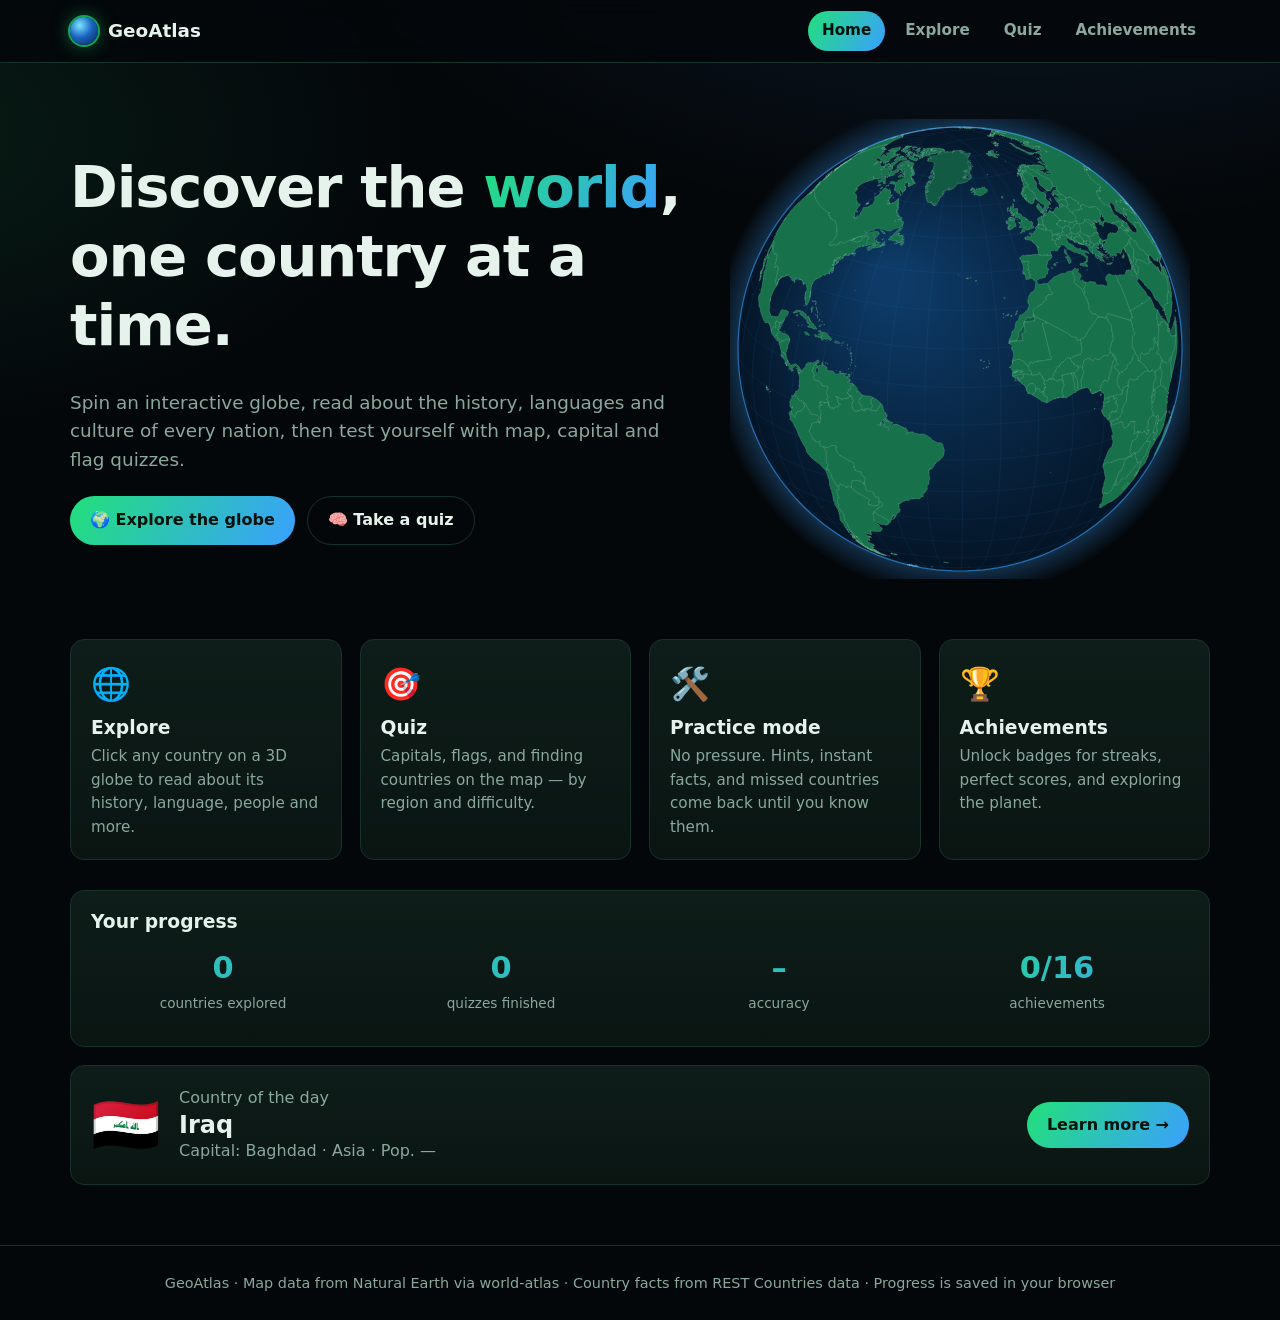
==== index.html @ 8900d145 "Add GeoAtlas geography website: globe explorer, quizzes, practice mode, achievements Co-Authored-By:" ====
<!doctype html>
<html lang="en"><head>
<meta charset="utf-8"><meta name="viewport" content="width=device-width,initial-scale=1">
<title>GeoAtlas – Explore the World</title>
<link rel="icon" href="data:image/svg+xml,%3Csvg xmlns=%27http://www.w3.org/2000/svg%27 viewBox=%270 0 32 32%27%3E%3Ccircle cx=%2716%27 cy=%2716%27 r=%2713%27 fill=%27%231b64c4%27 stroke=%27%2322e07a%27 stroke-width=%273%27/%3E%3C/svg%3E">
<link rel="stylesheet" href="css/style.css">
</head><body>
<main class="wrap">
  <section class="hero">
    <div>
      <h1>Discover the <span class="grad">world</span>, one country at a time.</h1>
      <p class="lead">Spin an interactive globe, read about the history, languages and culture of every nation, then test yourself with map, capital and flag quizzes.</p>
      <div class="cta"><a class="btn" href="explore.html">🌍 Explore the globe</a><a class="btn ghost" href="quiz.html">🧠 Take a quiz</a></div>
    </div>
    <div class="hero-globe"><canvas id="hero"></canvas></div>
  </section>

  <section class="tiles">
    <a class="card tile" href="explore.html"><div class="ico">🌐</div><h3>Explore</h3><p>Click any country on a 3D globe to read about its history, language, people and more.</p></a>
    <a class="card tile" href="quiz.html"><div class="ico">🎯</div><h3>Quiz</h3><p>Capitals, flags, and finding countries on the map — by region and difficulty.</p></a>
    <a class="card tile" href="quiz.html#practice"><div class="ico">🛠️</div><h3>Practice mode</h3><p>No pressure. Hints, instant facts, and missed countries come back until you know them.</p></a>
    <a class="card tile" href="achievements.html"><div class="ico">🏆</div><h3>Achievements</h3><p>Unlock badges for streaks, perfect scores, and exploring the planet.</p></a>
  </section>

  <section class="card">
    <h3>Your progress</h3>
    <div class="stats" id="stats"></div>
  </section>

  <section class="card daily" style="margin-top:18px" id="daily"></section>
</main>
<footer class="site-footer"></footer>
<script src="vendor/d3.min.js"></script><script src="vendor/topojson-client.min.js"></script>
<script src="data/world.js"></script><script src="data/countries.js"></script>
<script src="js/common.js"></script><script src="js/globe.js"></script>
<script>
GeoGlobe(document.getElementById('hero'), { spin: true, static: true });
const s = Geo.load();
const stat = (n, l) => `<div class="stat"><b class="grad">${n}</b><span>${l}</span></div>`;
document.getElementById('stats').innerHTML =
  stat(s.visited.length, 'countries explored') + stat(s.quizzes, 'quizzes finished') +
  stat(s.answered ? Math.round(100 * s.correct / s.answered) + '%' : '–', 'accuracy') +
  stat(Object.keys(s.ach).length + '/' + Geo.ACH.length, 'achievements');
// Country of the day (changes daily)
const list = COUNTRIES.filter(c => c.independent);
const d = Math.floor(Date.now() / 864e5), c = list[(d * 7919) % list.length];
document.getElementById('daily').innerHTML =
  `<div>${Geo.flagHTML(c, 56)}</div><div style="flex:1;min-width:200px"><div class="muted">Country of the day</div><h2 style="margin:0">${c.name}</h2>
   <div class="muted">Capital: ${c.capital || '–'} · ${c.region} · Pop. ${Geo.fmt(c.population)}</div></div>
   <a class="btn" href="explore.html?c=${c.code}">Learn more →</a>`;
</script>
</body></html>
---- css/style.css ----
:root{
  --bg:#04070a; --bg2:#08110f; --panel:#0a1512; --panel2:#0e1d19; --line:#173229;
  --green:#22e07a; --green-d:#13a655; --blue:#3aa0ff; --blue-d:#1b64c4; --ocean:#06182b;
  --text:#e6f2ec; --muted:#8aa89c; --bad:#ff5d6c; --gold:#ffd24a;
  --grad:linear-gradient(120deg,var(--green),var(--blue));
  --r:14px;
}
*{box-sizing:border-box}
html{scroll-behavior:smooth}
body{margin:0;background:radial-gradient(1200px 600px at 80% -10%,rgba(58,160,255,.12),transparent 60%),radial-gradient(900px 500px at -10% 10%,rgba(34,224,122,.10),transparent 60%),var(--bg);color:var(--text);font:16px/1.55 system-ui,-apple-system,"Segoe UI",Roboto,sans-serif;min-height:100vh}
a{color:var(--blue);text-decoration:none}a:hover{text-decoration:underline}
h1,h2,h3{line-height:1.2;margin:0 0 .5em}
.grad{background:var(--grad);-webkit-background-clip:text;background-clip:text;color:transparent}
.wrap{max-width:1180px;margin:0 auto;padding:0 20px}

/* header / menu */
.site-header{position:sticky;top:0;z-index:50;background:rgba(4,7,10,.82);backdrop-filter:blur(10px);border-bottom:1px solid var(--line)}
.site-header .wrap{display:flex;align-items:center;gap:18px;height:62px}
.brand{display:flex;align-items:center;gap:10px;font-weight:800;font-size:1.15rem;color:var(--text)}
.brand:hover{text-decoration:none}
.brand .logo{width:28px;height:28px;border-radius:50%;background:radial-gradient(circle at 35% 30%,#7be7ff,var(--blue-d) 45%,#062040);box-shadow:0 0 0 2px var(--green-d),0 0 18px rgba(34,224,122,.5)}
nav.menu{margin-left:auto;display:flex;gap:6px}
nav.menu a{color:var(--muted);padding:8px 14px;border-radius:999px;font-weight:600;font-size:.95rem}
nav.menu a:hover{color:var(--text);text-decoration:none;background:var(--panel2)}
nav.menu a.active{color:#03120a;background:var(--grad)}
.burger{display:none;margin-left:auto;background:none;border:1px solid var(--line);color:var(--text);border-radius:10px;padding:6px 10px;font-size:1.2rem;cursor:pointer}
@media(max-width:720px){
  .burger{display:block}
  nav.menu{display:none;position:absolute;top:62px;left:0;right:0;flex-direction:column;background:var(--bg2);border-bottom:1px solid var(--line);padding:10px 20px 16px}
  nav.menu.open{display:flex}
}

/* buttons / form bits */
.btn{display:inline-flex;align-items:center;gap:8px;border:0;cursor:pointer;font:inherit;font-weight:700;padding:11px 20px;border-radius:999px;color:#03120a;background:var(--grad);transition:transform .12s,box-shadow .12s}
.btn:hover{transform:translateY(-1px);box-shadow:0 6px 24px rgba(34,224,122,.28);text-decoration:none}
.btn.ghost{background:transparent;color:var(--text);border:1px solid var(--line)}
.btn.ghost:hover{border-color:var(--green);box-shadow:none}
.btn.small{padding:6px 12px;font-size:.85rem}
.btn:disabled{opacity:.5;cursor:not-allowed;transform:none}
.card{background:linear-gradient(180deg,var(--panel2),var(--panel));border:1px solid var(--line);border-radius:var(--r);padding:20px}
.chip{display:inline-block;background:var(--panel2);border:1px solid var(--line);color:var(--text);border-radius:999px;padding:3px 11px;font-size:.85rem;margin:2px 4px 2px 0;cursor:default}
button.chip{cursor:pointer;font:inherit;font-size:.85rem}button.chip:hover{border-color:var(--green)}
input[type=search],input[type=text]{width:100%;background:var(--panel);border:1px solid var(--line);color:var(--text);padding:11px 14px;border-radius:12px;font:inherit}
input:focus{outline:2px solid var(--blue);outline-offset:1px}
.muted{color:var(--muted)}
footer.site-footer{border-top:1px solid var(--line);margin-top:60px;padding:26px 0;color:var(--muted);font-size:.9rem;text-align:center}

/* home */
.hero{display:grid;grid-template-columns:1.1fr .9fr;gap:30px;align-items:center;padding:56px 0 30px}
.hero h1{font-size:clamp(2.2rem,5vw,3.6rem);letter-spacing:-.02em}
.hero p.lead{font-size:1.15rem;color:var(--muted);max-width:34em}
.hero .cta{display:flex;gap:12px;flex-wrap:wrap;margin-top:22px}
.hero-globe{aspect-ratio:1;max-width:460px;width:100%;margin:0 auto;position:relative}
.hero-globe canvas{width:100%;height:100%;display:block}
@media(max-width:820px){.hero{grid-template-columns:1fr;padding-top:30px}.hero-globe{max-width:320px;order:-1}}
.tiles{display:grid;grid-template-columns:repeat(auto-fit,minmax(240px,1fr));gap:18px;margin:30px 0}
.tile{display:block;color:var(--text);position:relative;overflow:hidden;transition:transform .15s,border-color .15s}
.tile:hover{transform:translateY(-4px);border-color:var(--green);text-decoration:none}
.tile .ico{font-size:2rem}
.tile h3{margin:.4em 0 .3em}.tile p{margin:0;color:var(--muted);font-size:.95rem}
.stats{display:grid;grid-template-columns:repeat(auto-fit,minmax(150px,1fr));gap:14px;margin:10px 0}
.stat{text-align:center}.stat b{display:block;font-size:1.9rem}.stat span{color:var(--muted);font-size:.85rem}
.daily{display:flex;gap:18px;align-items:center;flex-wrap:wrap}
.daily .flagbig{font-size:3rem;line-height:1}

/* flag images */
.flag{display:inline-block;border-radius:4px;box-shadow:0 0 0 1px rgba(255,255,255,.12);vertical-align:middle}
.flag-fallback{line-height:1}

/* explore */
.explore{display:grid;grid-template-columns:minmax(0,1fr) 400px;gap:0;height:calc(100vh - 62px)}
.stage{position:relative;background:radial-gradient(circle at 50% 50%,#071b30 0%,#03080f 70%);overflow:hidden}
.stage canvas{width:100%;height:100%;display:block;cursor:grab;touch-action:none}
.stage canvas:active{cursor:grabbing}
.stage .tools{position:absolute;left:16px;top:16px;width:min(300px,calc(100% - 32px));z-index:5}
.results{list-style:none;margin:6px 0 0;padding:0;background:var(--panel);border:1px solid var(--line);border-radius:12px;max-height:260px;overflow:auto}
.results li{padding:8px 14px;cursor:pointer;display:flex;gap:10px;align-items:center}
.results li:hover,.results li.sel{background:var(--panel2)}
.stage .zoom{position:absolute;right:16px;bottom:16px;display:flex;flex-direction:column;gap:8px}
.stage .zoom button{width:40px;height:40px;border-radius:50%;border:1px solid var(--line);background:var(--panel);color:var(--text);font-size:1.2rem;cursor:pointer}
.stage .zoom button:hover{border-color:var(--green)}
.stage .hint{position:absolute;left:16px;bottom:16px;color:var(--muted);font-size:.85rem;pointer-events:none}
.tip{position:absolute;pointer-events:none;background:rgba(4,7,10,.92);border:1px solid var(--green-d);border-radius:8px;padding:4px 10px;font-size:.85rem;transform:translate(12px,12px);white-space:nowrap;z-index:6}
.side{background:var(--bg2);border-left:1px solid var(--line);overflow:auto;padding:22px}
.side .empty{color:var(--muted);text-align:center;margin-top:20vh}
.side h2{font-size:1.7rem;margin:.2em 0 0}
.side .official{color:var(--muted);font-size:.9rem;margin-bottom:12px}
.tabs{display:flex;gap:4px;border-bottom:1px solid var(--line);margin:16px 0 14px;overflow:auto}
.tabs button{background:none;border:0;border-bottom:2px solid transparent;color:var(--muted);font:inherit;font-weight:600;padding:8px 12px;cursor:pointer;white-space:nowrap}
.tabs button.on{color:var(--green);border-color:var(--green)}
.kv{display:grid;grid-template-columns:110px 1fr;gap:8px 12px;margin:0}
.kv dt{color:var(--muted)}.kv dd{margin:0}
.side p{margin:0 0 12px}
.badge-src{font-size:.8rem;color:var(--muted)}
@media(max-width:900px){
  .explore{grid-template-columns:1fr;grid-template-rows:56vh auto;height:auto}
  .side{border-left:0;border-top:1px solid var(--line);min-height:40vh}
  .side .empty{margin-top:30px}
}

/* quiz */
.page-title{padding:34px 0 8px}.page-title h1{font-size:clamp(1.8rem,4vw,2.6rem)}
.setup{display:grid;gap:22px}
.opt-group h3{font-size:.8rem;text-transform:uppercase;letter-spacing:.1em;color:var(--muted);margin-bottom:10px}
.opts{display:flex;flex-wrap:wrap;gap:10px}
.opt{border:1px solid var(--line);background:var(--panel);color:var(--text);border-radius:12px;padding:10px 16px;cursor:pointer;font:inherit;text-align:left}
.opt small{display:block;color:var(--muted);font-size:.78rem}
.opt:hover{border-color:var(--blue)}
.opt.on{border-color:var(--green);background:linear-gradient(180deg,rgba(34,224,122,.14),rgba(58,160,255,.08))}
.hud{display:flex;gap:18px;align-items:center;flex-wrap:wrap;margin:18px 0 12px}
.hud .pill{background:var(--panel2);border:1px solid var(--line);border-radius:999px;padding:5px 14px;font-weight:700}
.hud .pill.practice{color:var(--blue);border-color:var(--blue-d)}
.progress{flex:1;min-width:120px;height:8px;background:var(--panel2);border-radius:99px;overflow:hidden}
.progress i{display:block;height:100%;background:var(--grad);transition:width .3s}
.qbox{padding:26px}
.q{font-size:1.5rem;font-weight:700;margin:0 0 18px;display:flex;align-items:center;gap:14px;flex-wrap:wrap}
.answers{display:grid;grid-template-columns:repeat(auto-fit,minmax(220px,1fr));gap:12px}
.ans{padding:14px 16px;border-radius:12px;border:1px solid var(--line);background:var(--panel);color:var(--text);font:inherit;font-size:1.05rem;cursor:pointer;text-align:left;transition:.12s}
.ans:hover:not(:disabled){border-color:var(--blue);transform:translateY(-1px)}
.ans.right{border-color:var(--green);background:rgba(34,224,122,.18)}
.ans.wrong{border-color:var(--bad);background:rgba(255,93,108,.15)}
.ans:disabled{cursor:default}
.mapbox{position:relative;border:1px solid var(--line);border-radius:var(--r);overflow:hidden;background:var(--ocean);height:min(62vh,560px);margin-top:14px}
.mapbox svg{width:100%;height:100%;display:block;cursor:crosshair;touch-action:none}
.mapbox .zoom{position:absolute;right:12px;bottom:12px;display:flex;flex-direction:column;gap:8px}
.mapbox .zoom button{width:36px;height:36px;border-radius:50%;border:1px solid var(--line);background:var(--panel);color:var(--text);font-size:1.1rem;cursor:pointer}
.c{fill:#10392a;stroke:#2b6f55;stroke-width:.4px;vector-effect:non-scaling-stroke}
.c.dep{fill:#0d2a33}
.c:hover{fill:#1d7a52}
.c.hl{fill:var(--gold);stroke:#fff}
.c.good{fill:var(--green);stroke:#fff;animation:none}
.c.bad{fill:var(--bad);animation:none}
.c.hint{animation:pulse .8s ease-in-out 4}
@keyframes pulse{50%{fill:var(--blue)}}
.feedback{margin-top:16px;padding:14px 16px;border-radius:12px;border:1px solid var(--line);background:var(--panel2)}
.feedback.ok{border-color:var(--green-d)}.feedback.no{border-color:var(--bad)}
.actions{display:flex;gap:10px;margin-top:16px;flex-wrap:wrap}
.result{text-align:center}
.result .score{font-size:3.4rem;font-weight:800}
.review{text-align:left;margin-top:16px}
.review li{margin:4px 0}
.toasts{position:fixed;right:16px;bottom:16px;display:flex;flex-direction:column;gap:10px;z-index:100}
.toast{background:var(--panel);border:1px solid var(--gold);border-radius:12px;padding:12px 16px;display:flex;gap:12px;align-items:center;box-shadow:0 8px 30px rgba(0,0,0,.5);animation:slide .3s}
.toast .t-ico{font-size:1.8rem}.toast small{display:block;color:var(--muted)}
@keyframes slide{from{transform:translateX(40px);opacity:0}}

/* achievements */
.ach-grid{display:grid;grid-template-columns:repeat(auto-fill,minmax(250px,1fr));gap:16px;margin:18px 0}
.ach{display:flex;gap:14px;align-items:flex-start;opacity:.55;filter:grayscale(.8)}
.ach.got{opacity:1;filter:none;border-color:var(--green-d)}
.ach .a-ico{font-size:2rem;line-height:1}
.ach h3{font-size:1.05rem;margin:0 0 3px}.ach p{margin:0;color:var(--muted);font-size:.88rem}
.ach .bar{height:6px;background:var(--panel);border-radius:99px;margin-top:8px;overflow:hidden}.ach .bar i{display:block;height:100%;background:var(--grad)}
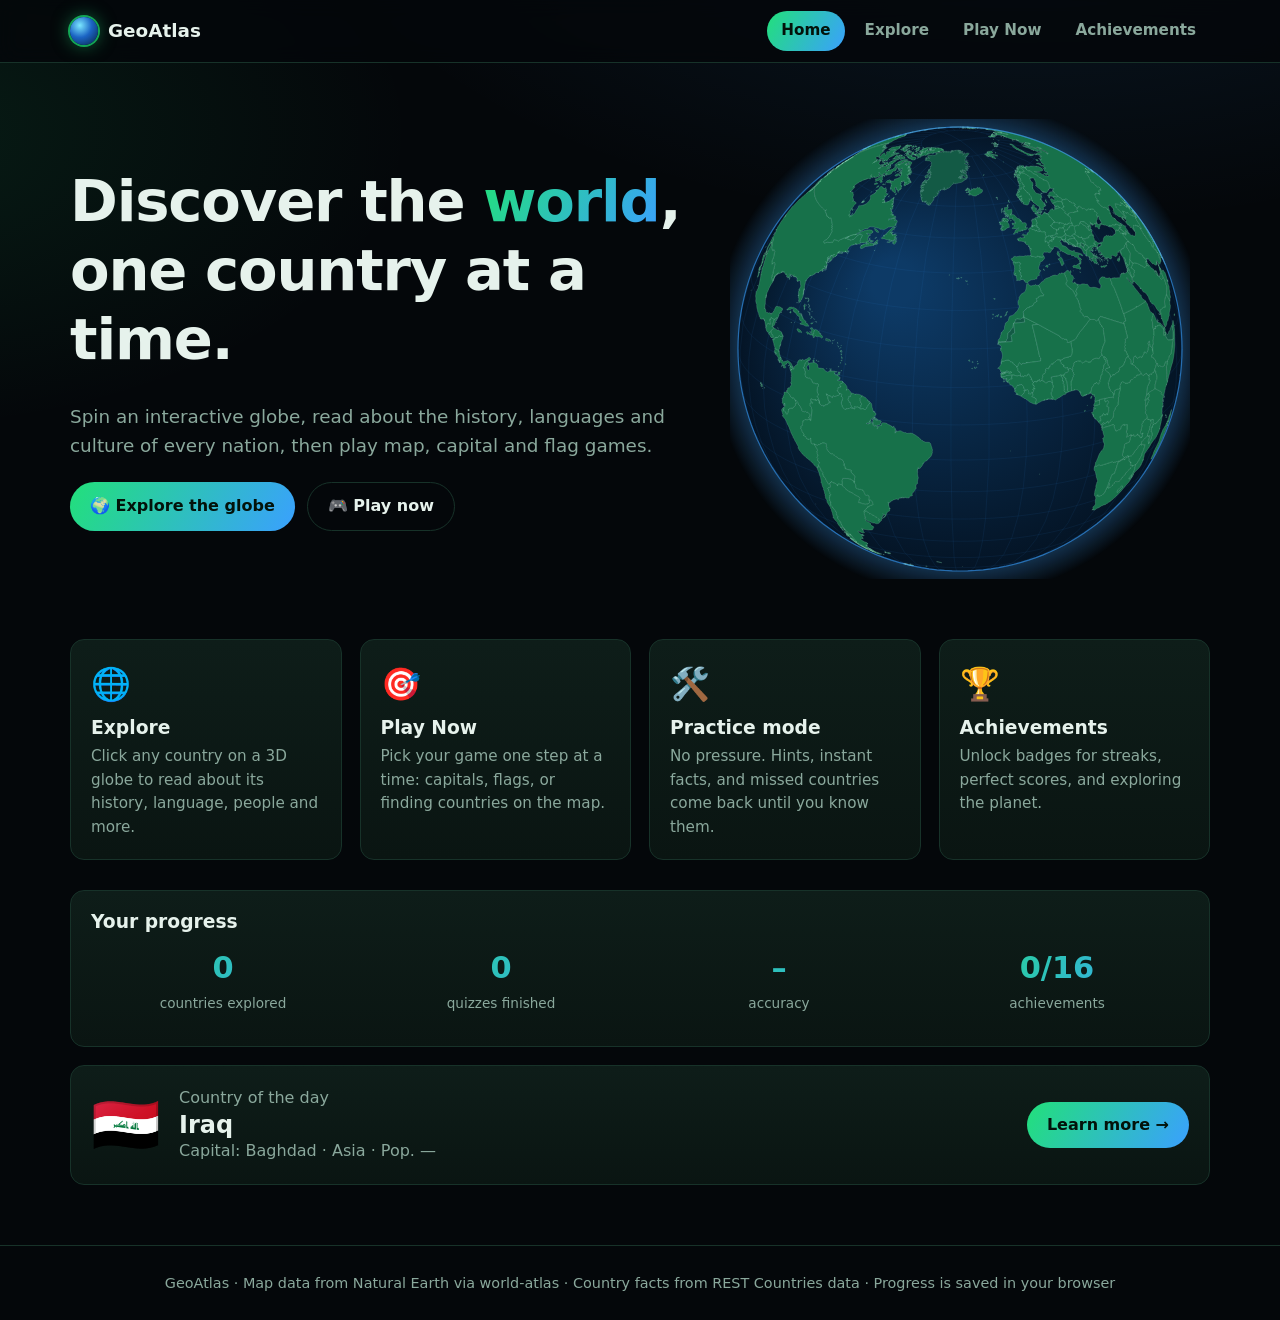
==== commit 7b87da33: "Rename Quiz to Play Now with step-by-step game setup and XP levels Co-Authored-By: Claude Sonnet 5.5" ====
--- a/index.html
+++ b/index.html
@@ -9,16 +9,16 @@
   <section class="hero">
     <div>
       <h1>Discover the <span class="grad">world</span>, one country at a time.</h1>
-      <p class="lead">Spin an interactive globe, read about the history, languages and culture of every nation, then test yourself with map, capital and flag quizzes.</p>
-      <div class="cta"><a class="btn" href="explore.html">🌍 Explore the globe</a><a class="btn ghost" href="quiz.html">🧠 Take a quiz</a></div>
+      <p class="lead">Spin an interactive globe, read about the history, languages and culture of every nation, then play map, capital and flag games.</p>
+      <div class="cta"><a class="btn" href="explore.html">🌍 Explore the globe</a><a class="btn ghost" href="play.html">🎮 Play now</a></div>
     </div>
     <div class="hero-globe"><canvas id="hero"></canvas></div>
   </section>
 
   <section class="tiles">
     <a class="card tile" href="explore.html"><div class="ico">🌐</div><h3>Explore</h3><p>Click any country on a 3D globe to read about its history, language, people and more.</p></a>
-    <a class="card tile" href="quiz.html"><div class="ico">🎯</div><h3>Quiz</h3><p>Capitals, flags, and finding countries on the map — by region and difficulty.</p></a>
-    <a class="card tile" href="quiz.html#practice"><div class="ico">🛠️</div><h3>Practice mode</h3><p>No pressure. Hints, instant facts, and missed countries come back until you know them.</p></a>
+    <a class="card tile" href="play.html"><div class="ico">🎯</div><h3>Play Now</h3><p>Pick your game one step at a time: capitals, flags, or finding countries on the map.</p></a>
+    <a class="card tile" href="play.html#practice"><div class="ico">🛠️</div><h3>Practice mode</h3><p>No pressure. Hints, instant facts, and missed countries come back until you know them.</p></a>
     <a class="card tile" href="achievements.html"><div class="ico">🏆</div><h3>Achievements</h3><p>Unlock badges for streaks, perfect scores, and exploring the planet.</p></a>
   </section>
 
--- a/css/style.css
+++ b/css/style.css
@@ -151,3 +151,20 @@
 .ach .a-ico{font-size:2rem;line-height:1}
 .ach h3{font-size:1.05rem;margin:0 0 3px}.ach p{margin:0;color:var(--muted);font-size:.88rem}
 .ach .bar{height:6px;background:var(--panel);border-radius:99px;margin-top:8px;overflow:hidden}.ach .bar i{display:block;height:100%;background:var(--grad)}
+
+/* play-now wizard */
+.player{display:flex;align-items:center;gap:12px}
+.player .lvl{background:var(--grad);color:#03120a;font-weight:800;border-radius:8px;padding:3px 10px;font-size:.85rem}
+.crumbs{display:flex;gap:8px;flex-wrap:wrap}
+.crumb{background:var(--panel);border:1px solid var(--line);color:var(--text);border-radius:999px;padding:5px 14px;font:inherit;font-size:.85rem;cursor:pointer}
+.crumb:disabled{opacity:.4;cursor:default}
+.crumb.cur{border-color:var(--green);color:var(--green)}
+.step-title{margin:4px 0 0;font-size:1.5rem}
+.bigopts{display:grid;grid-template-columns:repeat(auto-fit,minmax(170px,1fr));gap:14px}
+.bigopt{display:flex;flex-direction:column;align-items:center;gap:4px;text-align:center;padding:22px 14px;border-radius:16px;border:1px solid var(--line);background:linear-gradient(180deg,var(--panel2),var(--panel));color:var(--text);font:inherit;cursor:pointer;transition:.15s}
+.bigopt .bi{font-size:2.4rem;line-height:1.1}.bigopt b{font-size:1.1rem}.bigopt small{color:var(--muted);min-height:1.2em}
+.bigopt:hover{transform:translateY(-4px);border-color:var(--green);box-shadow:0 8px 28px rgba(34,224,122,.18)}
+.bigopt.on{border-color:var(--green);background:linear-gradient(180deg,rgba(34,224,122,.18),rgba(58,160,255,.1))}
+.summary{display:grid;grid-template-columns:repeat(auto-fit,minmax(150px,1fr));gap:14px}
+.summary div{display:flex;flex-direction:column}.summary b{font-size:1.1rem}
+.btn.big{font-size:1.2rem;padding:16px 34px}
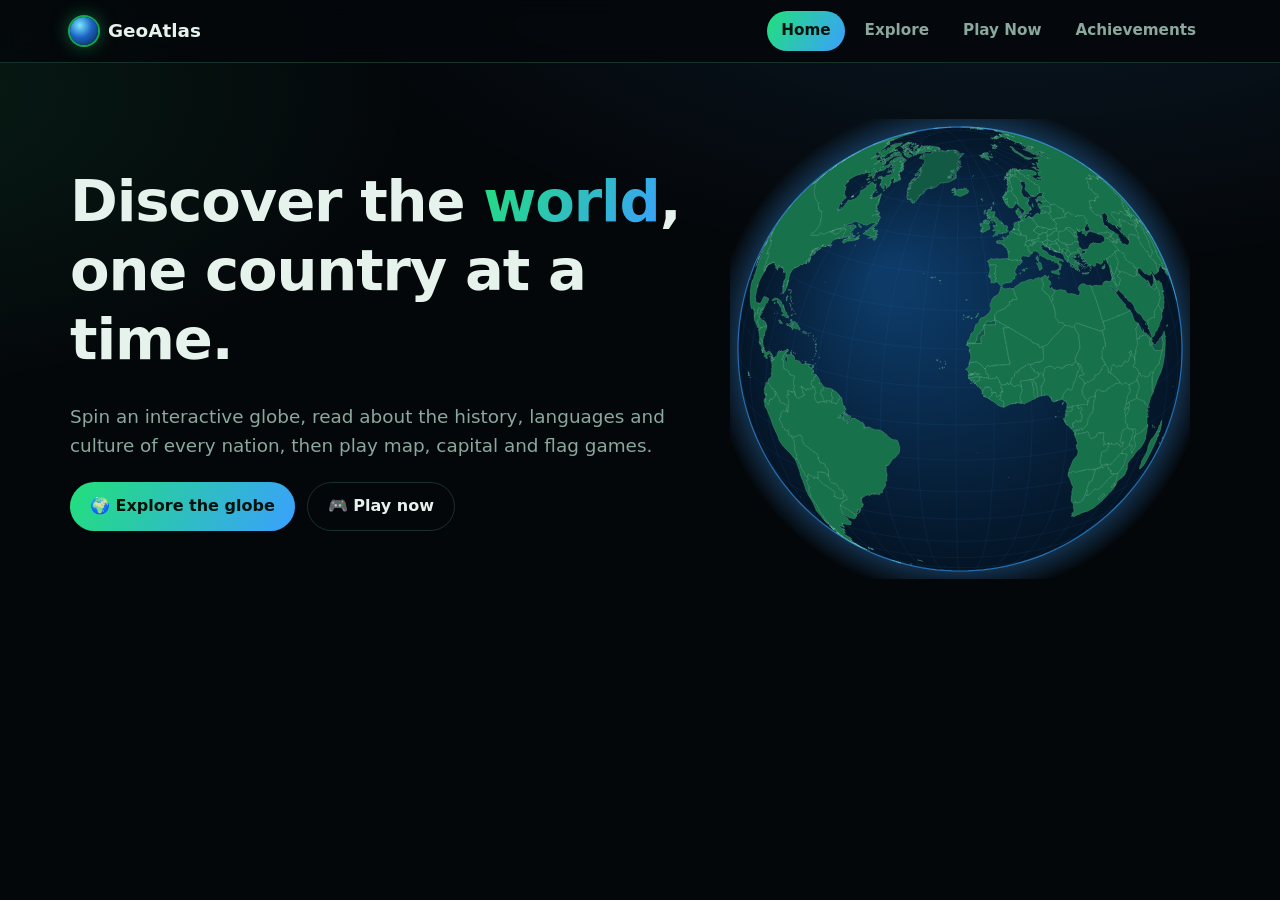
==== commit b5c4e617: "Simplify home page to Explore and Play Now buttons only Co-Authored-By: Claude Sonnet 5.5 <noreply@a" ====
--- a/index.html
+++ b/index.html
@@ -15,38 +15,11 @@
     <div class="hero-globe"><canvas id="hero"></canvas></div>
   </section>
 
-  <section class="tiles">
-    <a class="card tile" href="explore.html"><div class="ico">🌐</div><h3>Explore</h3><p>Click any country on a 3D globe to read about its history, language, people and more.</p></a>
-    <a class="card tile" href="play.html"><div class="ico">🎯</div><h3>Play Now</h3><p>Pick your game one step at a time: capitals, flags, or finding countries on the map.</p></a>
-    <a class="card tile" href="play.html#practice"><div class="ico">🛠️</div><h3>Practice mode</h3><p>No pressure. Hints, instant facts, and missed countries come back until you know them.</p></a>
-    <a class="card tile" href="achievements.html"><div class="ico">🏆</div><h3>Achievements</h3><p>Unlock badges for streaks, perfect scores, and exploring the planet.</p></a>
-  </section>
-
-  <section class="card">
-    <h3>Your progress</h3>
-    <div class="stats" id="stats"></div>
-  </section>
-
-  <section class="card daily" style="margin-top:18px" id="daily"></section>
 </main>
-<footer class="site-footer"></footer>
 <script src="vendor/d3.min.js"></script><script src="vendor/topojson-client.min.js"></script>
 <script src="data/world.js"></script><script src="data/countries.js"></script>
 <script src="js/common.js"></script><script src="js/globe.js"></script>
 <script>
 GeoGlobe(document.getElementById('hero'), { spin: true, static: true });
-const s = Geo.load();
-const stat = (n, l) => `<div class="stat"><b class="grad">${n}</b><span>${l}</span></div>`;
-document.getElementById('stats').innerHTML =
-  stat(s.visited.length, 'countries explored') + stat(s.quizzes, 'quizzes finished') +
-  stat(s.answered ? Math.round(100 * s.correct / s.answered) + '%' : '–', 'accuracy') +
-  stat(Object.keys(s.ach).length + '/' + Geo.ACH.length, 'achievements');
-// Country of the day (changes daily)
-const list = COUNTRIES.filter(c => c.independent);
-const d = Math.floor(Date.now() / 864e5), c = list[(d * 7919) % list.length];
-document.getElementById('daily').innerHTML =
-  `<div>${Geo.flagHTML(c, 56)}</div><div style="flex:1;min-width:200px"><div class="muted">Country of the day</div><h2 style="margin:0">${c.name}</h2>
-   <div class="muted">Capital: ${c.capital || '–'} · ${c.region} · Pop. ${Geo.fmt(c.population)}</div></div>
-   <a class="btn" href="explore.html?c=${c.code}">Learn more →</a>`;
 </script>
 </body></html>
--- a/css/style.css
+++ b/css/style.css
@@ -168,3 +168,4 @@
 .summary{display:grid;grid-template-columns:repeat(auto-fit,minmax(150px,1fr));gap:14px}
 .summary div{display:flex;flex-direction:column}.summary b{font-size:1.1rem}
 .btn.big{font-size:1.2rem;padding:16px 34px}
+[hidden]{display:none!important}
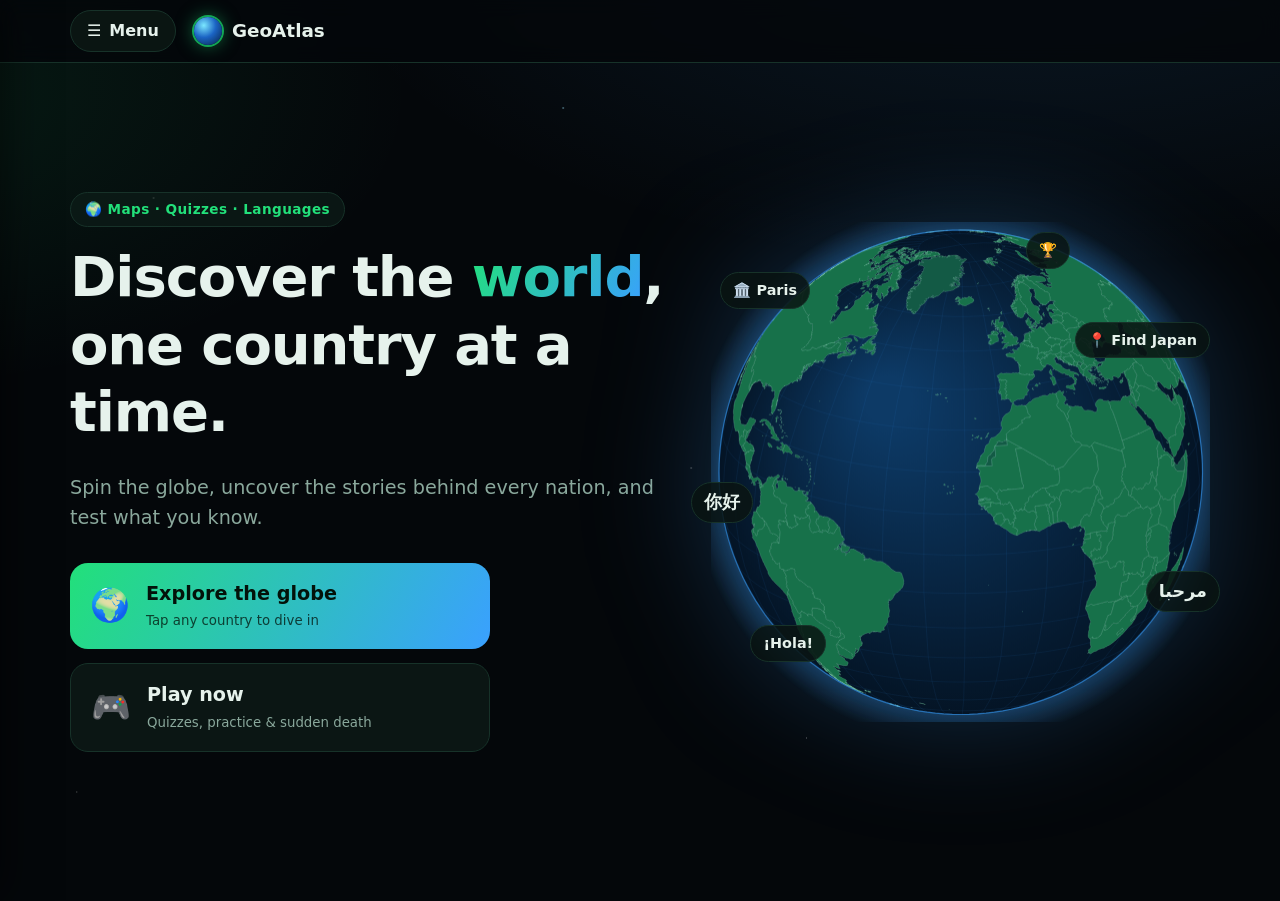
==== commit 7f60db87: "Redesign home screen: new tagline, starfield, feature-labelled globe, CTA cards Co-Authored-By: Clau" ====
--- a/index.html
+++ b/index.html
@@ -5,16 +5,28 @@
 <link rel="icon" href="data:image/svg+xml,%3Csvg xmlns=%27http://www.w3.org/2000/svg%27 viewBox=%270 0 32 32%27%3E%3Ccircle cx=%2716%27 cy=%2716%27 r=%2713%27 fill=%27%231b64c4%27 stroke=%27%2322e07a%27 stroke-width=%273%27/%3E%3C/svg%3E">
 <link rel="stylesheet" href="css/style.css">
 </head><body>
-<main class="wrap">
+<div class="stars" aria-hidden="true"></div>
+<main class="wrap home">
   <section class="hero">
-    <div>
+    <div class="hero-text">
+      <span class="eyebrow">🌍 Maps · Quizzes · Languages</span>
       <h1>Discover the <span class="grad">world</span>, one country at a time.</h1>
-      <p class="lead">Spin an interactive globe, read about the history, languages and culture of every nation, then play map, capital and flag games.</p>
-      <div class="cta"><a class="btn" href="explore.html">🌍 Explore the globe</a><a class="btn ghost" href="play.html">🎮 Play now</a></div>
+      <p class="lead">Spin the globe, uncover the stories behind every nation, and test what you know.</p>
+      <div class="cta">
+        <a class="cta-card primary" href="explore.html"><span class="ci">🌍</span><span><b>Explore the globe</b><small>Tap any country to dive in</small></span></a>
+        <a class="cta-card" href="play.html"><span class="ci">🎮</span><span><b>Play now</b><small>Quizzes, practice &amp; sudden death</small></span></a>
+      </div>
     </div>
-    <div class="hero-globe"><canvas id="hero"></canvas></div>
+    <div class="hero-globe">
+      <canvas id="hero"></canvas>
+      <span class="float f1">🏛️ Paris</span>
+      <span class="float f2">📍 Find Japan</span>
+      <span class="float f3">你好</span>
+      <span class="float f4">¡Hola!</span>
+      <span class="float f5">مرحبا</span>
+      <span class="float f6">🏆</span>
+    </div>
   </section>
-
 </main>
 <script src="vendor/d3.min.js"></script><script src="vendor/topojson-client.min.js"></script>
 <script src="data/world.js"></script><script src="data/countries.js"></script>
--- a/css/style.css
+++ b/css/style.css
@@ -88,7 +88,7 @@
 .tabs{display:flex;gap:4px;border-bottom:1px solid var(--line);margin:16px 0 14px;overflow:auto}
 .tabs button{background:none;border:0;border-bottom:2px solid transparent;color:var(--muted);font:inherit;font-weight:600;padding:8px 12px;cursor:pointer;white-space:nowrap}
 .tabs button.on{color:var(--green);border-color:var(--green)}
-.kv{display:grid;grid-template-columns:110px 1fr;gap:8px 12px;margin:0}
+.kv{display:grid;grid-template-columns:100px 1fr;gap:8px 12px;margin:0}
 .kv dt{color:var(--muted)}.kv dd{margin:0}
 .side p{margin:0 0 12px}
 .badge-src{font-size:.8rem;color:var(--muted)}
@@ -169,3 +169,69 @@
 .summary div{display:flex;flex-direction:column}.summary b{font-size:1.1rem}
 .btn.big{font-size:1.2rem;padding:16px 34px}
 [hidden]{display:none!important}
+
+/* explore: globe only; country card floats over it once a country is picked */
+.explore{display:block;position:relative;height:calc(100vh - 62px);min-height:420px}
+.explore .stage{height:100%}
+.explore .side{position:absolute;top:16px;right:16px;bottom:16px;width:380px;max-width:calc(100% - 32px);border:1px solid var(--line);border-radius:var(--r);background:rgba(8,17,15,.94);backdrop-filter:blur(8px);z-index:10}
+.side .close{position:absolute;top:10px;right:12px;background:none;border:0;color:var(--muted);font-size:1.8rem;line-height:1;cursor:pointer}
+.side .close:hover{color:var(--text)}
+@media(max-width:900px){
+  .explore{grid-template-rows:none;height:calc(100vh - 62px)}
+  .explore .side{top:auto;left:16px;right:16px;width:auto;max-width:none;max-height:55%;bottom:12px}
+  .stage .zoom{flex-direction:row;right:auto;left:16px;bottom:auto;top:76px}
+}
+
+/* language lessons */
+.phr{width:100%;border-collapse:collapse}
+.phr td{padding:12px 8px;border-bottom:1px solid var(--line);vertical-align:middle}
+.phr tr:last-child td{border-bottom:0}
+.phr .en{color:var(--muted);width:32%}
+.phr .nat{font-size:1.35rem;font-weight:700}
+.phr .rom{color:var(--blue);font-size:.95rem}
+.phr td:last-child{text-align:right;width:48px}
+@media(max-width:600px){.phr .en{width:auto}.phr td{padding:10px 4px}}
+
+/* side menu */
+.site-header .burger{display:flex;align-items:center;gap:8px;margin:0;background:var(--panel);border:1px solid var(--line);color:var(--text);border-radius:999px;padding:8px 16px;font:inherit;font-weight:700;cursor:pointer}
+.site-header .burger:hover{border-color:var(--green)}
+.site-header .wrap{justify-content:flex-start}
+.drawer-overlay{position:fixed;inset:0;background:rgba(0,0,0,.6);opacity:0;pointer-events:none;transition:opacity .25s;z-index:90}
+.drawer-overlay.open{opacity:1;pointer-events:auto}
+.drawer{position:fixed;top:0;left:0;bottom:0;width:280px;max-width:84vw;background:linear-gradient(180deg,#07110e,#04080b);border-right:1px solid var(--line);z-index:100;transform:translateX(-102%);transition:transform .28s ease;padding:16px;display:flex;flex-direction:column;gap:18px;box-shadow:12px 0 40px rgba(0,0,0,.5)}
+.drawer.open{transform:none}
+.drawer-head{display:flex;align-items:center;justify-content:space-between}
+.drawer .close{background:none;border:0;color:var(--muted);font-size:2rem;line-height:1;cursor:pointer}
+.drawer nav{display:flex;flex-direction:column;gap:6px}
+.drawer nav a{display:flex;align-items:center;gap:14px;padding:13px 16px;border-radius:12px;color:var(--text);font-weight:600;font-size:1.05rem}
+.drawer nav a span{font-size:1.3rem;width:1.6rem;text-align:center}
+.drawer nav a:hover{background:var(--panel2);text-decoration:none}
+.drawer nav a.active{background:var(--grad);color:#03120a}
+.ach-cat{margin:34px 0 4px;display:flex;align-items:baseline;gap:12px}
+.ach-cat h2{margin:0}
+
+/* home */
+.home{position:relative}
+.stars{position:fixed;inset:0;z-index:-1;pointer-events:none;background-image:
+ radial-gradient(1.5px 1.5px at 12% 22%,#fff8,transparent),radial-gradient(1px 1px at 28% 68%,#fff6,transparent),
+ radial-gradient(1.5px 1.5px at 44% 12%,#9fe8ff88,transparent),radial-gradient(1px 1px at 63% 82%,#fff6,transparent),
+ radial-gradient(1.5px 1.5px at 78% 30%,#8dffc088,transparent),radial-gradient(1px 1px at 90% 64%,#fff6,transparent),
+ radial-gradient(1px 1px at 6% 88%,#fff5,transparent),radial-gradient(1.5px 1.5px at 54% 52%,#fff4,transparent);animation:twinkle 6s ease-in-out infinite alternate}
+@keyframes twinkle{from{opacity:.5}to{opacity:1}}
+.home .hero{min-height:calc(100vh - 62px);padding:20px 0 40px}
+.eyebrow{display:inline-block;margin-bottom:16px;padding:6px 14px;border:1px solid var(--line);border-radius:999px;background:rgba(14,29,25,.7);color:var(--green);font-weight:700;font-size:.85rem;letter-spacing:.03em}
+.home .hero h1{font-size:clamp(2.3rem,4.6vw,3.5rem)}
+.home .hero p.lead{font-size:1.2rem;margin-top:0}
+.home .cta{display:flex;flex-direction:column;gap:14px;margin-top:30px;max-width:420px}
+.cta-card{display:flex;align-items:center;gap:16px;padding:16px 20px;border-radius:18px;border:1px solid var(--line);background:rgba(14,29,25,.75);color:var(--text);transition:transform .15s,box-shadow .15s,border-color .15s}
+.cta-card:hover{transform:translateY(-3px);text-decoration:none;border-color:var(--green);box-shadow:0 10px 34px rgba(34,224,122,.18)}
+.cta-card .ci{font-size:2rem}
+.cta-card b{display:block;font-size:1.2rem}.cta-card small{color:var(--muted)}
+.cta-card.primary{background:var(--grad);color:#03120a;border:0}
+.cta-card.primary small{color:rgba(3,18,10,.75)}
+.home .hero-globe{max-width:560px;filter:drop-shadow(0 0 60px rgba(58,160,255,.25))}
+.float{position:absolute;padding:6px 12px;border-radius:999px;background:rgba(10,21,18,.85);border:1px solid var(--line);font-weight:700;font-size:.9rem;white-space:nowrap;animation:bob 5s ease-in-out infinite;pointer-events:none}
+.f1{top:10%;left:2%}.f2{top:20%;right:0;animation-delay:-1s}.f3{top:52%;left:-4%;animation-delay:-2s;font-size:1.1rem}
+.f4{bottom:12%;left:8%;animation-delay:-3s}.f5{bottom:22%;right:-2%;animation-delay:-1.5s;font-size:1.1rem}.f6{top:2%;right:28%;animation-delay:-2.5s}
+@keyframes bob{50%{transform:translateY(-10px)}}
+@media(max-width:820px){.home .hero{min-height:0;text-align:center}.home .cta{margin-left:auto;margin-right:auto;text-align:left}.f3,.f5{display:none}}
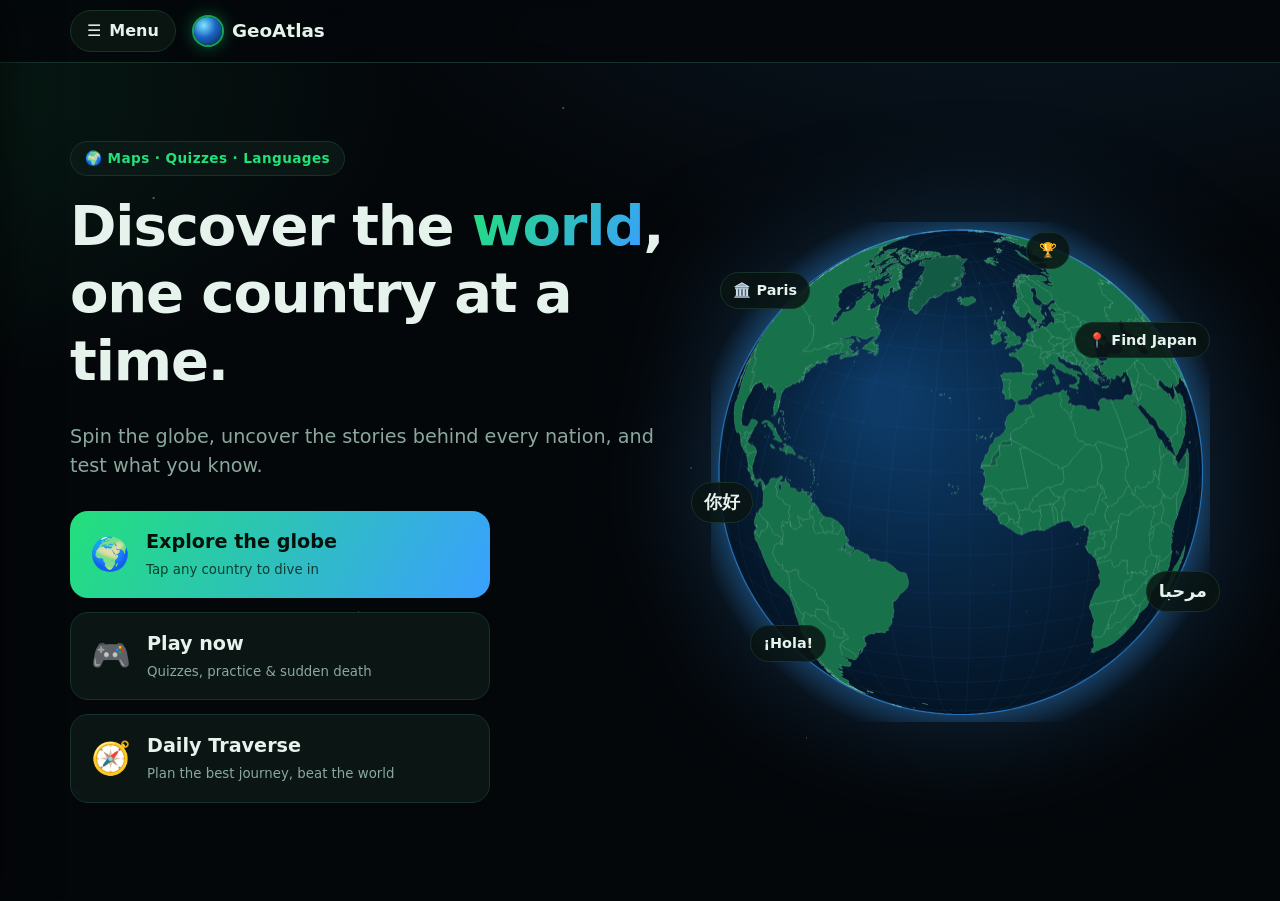
==== commit 35d36806: "Add Traverse: daily travel strategy game Same start and destination for everyone each UTC day; playe" ====
--- a/index.html
+++ b/index.html
@@ -15,6 +15,7 @@
       <div class="cta">
         <a class="cta-card primary" href="explore.html"><span class="ci">🌍</span><span><b>Explore the globe</b><small>Tap any country to dive in</small></span></a>
         <a class="cta-card" href="play.html"><span class="ci">🎮</span><span><b>Play now</b><small>Quizzes, practice &amp; sudden death</small></span></a>
+        <a class="cta-card" href="traverse.html"><span class="ci">🧭</span><span><b>Daily Traverse</b><small>Plan the best journey, beat the world</small></span></a>
       </div>
     </div>
     <div class="hero-globe">
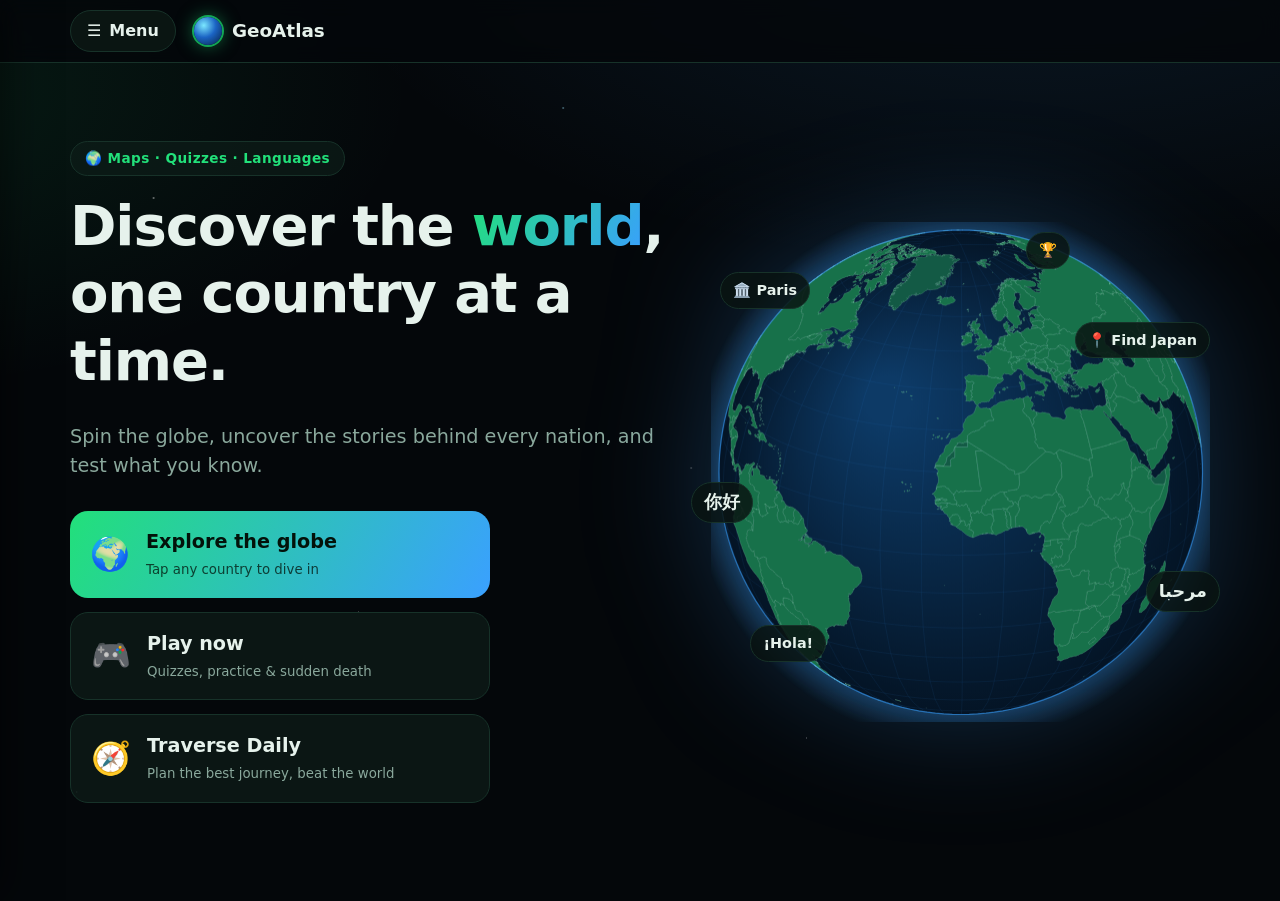
==== commit 5b8f19fb: "Traverse Daily: live fare snapshot, layered map, planning dashboard, rename - Rename the game to Tra" ====
--- a/index.html
+++ b/index.html
@@ -15,7 +15,7 @@
       <div class="cta">
         <a class="cta-card primary" href="explore.html"><span class="ci">🌍</span><span><b>Explore the globe</b><small>Tap any country to dive in</small></span></a>
         <a class="cta-card" href="play.html"><span class="ci">🎮</span><span><b>Play now</b><small>Quizzes, practice &amp; sudden death</small></span></a>
-        <a class="cta-card" href="traverse.html"><span class="ci">🧭</span><span><b>Daily Traverse</b><small>Plan the best journey, beat the world</small></span></a>
+        <a class="cta-card" href="traverse.html"><span class="ci">🧭</span><span><b>Traverse Daily</b><small>Plan the best journey, beat the world</small></span></a>
       </div>
     </div>
     <div class="hero-globe">
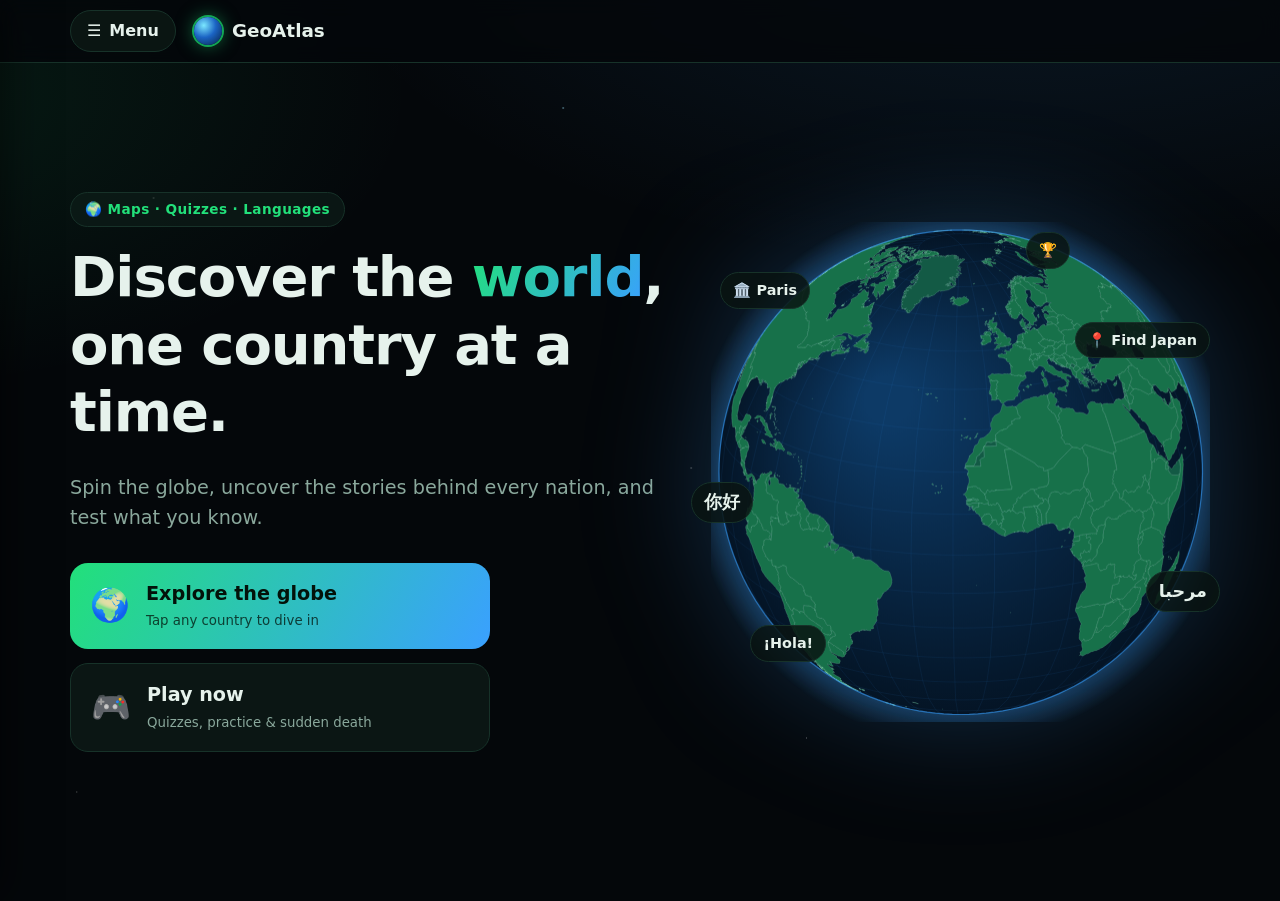
==== commit b64c5c1a: "Split Traverse Daily into a standalone site under traverse-daily/ Own index.html, brand header and m" ====
--- a/index.html
+++ b/index.html
@@ -15,7 +15,6 @@
       <div class="cta">
         <a class="cta-card primary" href="explore.html"><span class="ci">🌍</span><span><b>Explore the globe</b><small>Tap any country to dive in</small></span></a>
         <a class="cta-card" href="play.html"><span class="ci">🎮</span><span><b>Play now</b><small>Quizzes, practice &amp; sudden death</small></span></a>
-        <a class="cta-card" href="traverse.html"><span class="ci">🧭</span><span><b>Traverse Daily</b><small>Plan the best journey, beat the world</small></span></a>
       </div>
     </div>
     <div class="hero-globe">
